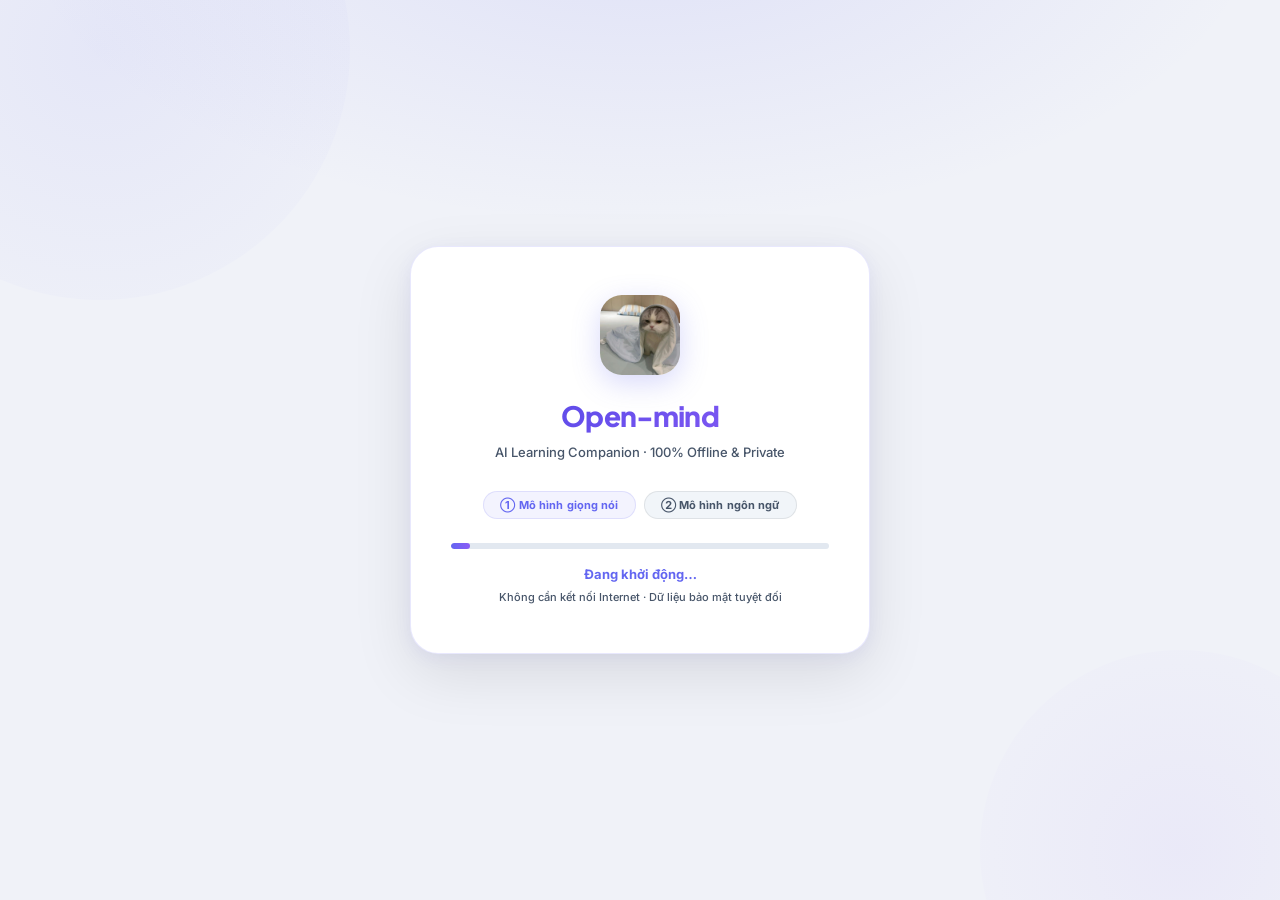
==== ui/index.html @ 4c8dbbc3 "refactor: tinh giản tối đa cây thư mục và dọn dẹp các tệp tin dư thừa - Rút gọn toàn bộ cây thư mục " ====
<!DOCTYPE html>
<html lang="vi">
<head>
  <meta charset="UTF-8" />
  <meta name="viewport" content="width=device-width, initial-scale=1.0" />
  <meta name="description" content="Open-mind — Trợ lý Học tập AI Toàn diện, 100% Offline. Phân tích bài giảng, Flashcard SM-2, Quiz AI, RAG Q&A." />
  <title>Open-mind · AI Learning Companion</title>
  <link rel="stylesheet" href="css/style.css" />
</head>
<body>

<!-- ══════════════════════════════════════════
     SPLASH SCREEN
══════════════════════════════════════════ -->
<div id="splash">
  <!-- Mesh gradient background dots -->
  <div style="position:absolute;inset:0;pointer-events:none;overflow:hidden;">
    <div style="position:absolute;width:500px;height:500px;border-radius:50%;background:radial-gradient(circle,rgba(99,102,241,0.08),transparent);top:-200px;left:-150px;"></div>
    <div style="position:absolute;width:400px;height:400px;border-radius:50%;background:radial-gradient(circle,rgba(139,92,246,0.06),transparent);bottom:-150px;right:-100px;"></div>
  </div>

  <div class="splash-card">
    <div class="splash-logo">
      <img src="logo.jpg" alt="Open-mind" />
    </div>
    <h1 class="splash-title">Open-mind</h1>
    <p class="splash-sub">AI Learning Companion · 100% Offline & Private</p>

    <div class="splash-phases">
      <div class="phase-pill" id="phase1">① Mô hình giọng nói</div>
      <div class="phase-pill muted" id="phase2">② Mô hình ngôn ngữ</div>
    </div>

    <div class="splash-bar-wrap">
      <div class="splash-bar" id="splashBar" style="width:5%"></div>
    </div>
    <p class="splash-status" id="splashStatus">Đang khởi động…</p>
    <p class="splash-hint" id="splashHint">Không cần kết nối Internet · Dữ liệu bảo mật tuyệt đối</p>
    <button class="btn btn-ghost btn-sm hidden" id="splashSkipBtn" style="margin-top:16px;font-size:12px;">
      Tiếp tục vào ứng dụng →
    </button>
  </div>
</div>

<!-- ══════════════════════════════════════════
     MAIN APP
══════════════════════════════════════════ -->
<div id="app" class="hidden">

  <!-- TOP BAR -->
  <header id="topbar">
    <div class="topbar-left">
      <div class="logo-icon-wrap">
        <img src="logo.jpg" alt="Open-mind" />
      </div>
      <span class="logo-text">Open-mind</span>
    </div>
    <div class="topbar-right">
      <div class="stat-pill pill-due" id="topDue">
        <i data-lucide="layers" style="width:13px;height:13px;"></i>
        <span>— thẻ cần ôn</span>
      </div>
      <div class="stat-pill pill-streak" id="topStreak">
        <i data-lucide="flame" class="flame-icon" style="width:13px;height:13px;"></i>
        <span>— ngày streak</span>
      </div>
    </div>
  </header>

  <!-- BODY -->
  <div class="app-body">

    <!-- SIDEBAR -->
    <nav id="sidebar">
      <div class="nav-group">
        <div class="nav-group-label">Học tập</div>

        <button class="nav-item active" data-view="dashboard" id="nav-dashboard">
          <i data-lucide="layout-dashboard" class="nav-icon"></i>
          <span class="nav-label">Tổng quan</span>
        </button>

        <button class="nav-item" data-view="flashcard" id="nav-flashcard">
          <i data-lucide="layers" class="nav-icon"></i>
          <span class="nav-label">Thẻ ghi nhớ</span>
          <span class="nav-badge" id="sidebarDueBadge" style="display:none">0</span>
        </button>

        <button class="nav-item" data-view="lecture" id="nav-lecture">
          <i data-lucide="mic" class="nav-icon"></i>
          <span class="nav-label">Studio Bài giảng</span>
        </button>

        <button class="nav-item" data-view="library" id="nav-library">
          <i data-lucide="book-open" class="nav-icon"></i>
          <span class="nav-label">Thư viện</span>
        </button>

        <div class="nav-group-label">Phân tích</div>

        <button class="nav-item" data-view="stats" id="nav-stats">
          <i data-lucide="trending-up" class="nav-icon"></i>
          <span class="nav-label">Tiến độ & Streak</span>
        </button>

        <button class="nav-item" data-view="settings" id="nav-settings">
          <i data-lucide="settings" class="nav-icon"></i>
          <span class="nav-label">Cài đặt</span>
        </button>
      </div>

      <!-- Footer user profile -->
      <div class="sidebar-footer">
        <div class="footer-user">
          <div class="avatar-wrap">
            <img src="logo.jpg" alt="avatar" />
          </div>
          <div>
            <div class="avatar-name">Học viên</div>
            <div class="avatar-sub" id="sidebarXpLabel">Cấp độ 1 · 0 XP</div>
          </div>
        </div>
        <div class="xp-bar-wrap">
          <div class="xp-bar" id="sidebarXpBar" style="width:5%"></div>
        </div>
        <div class="flex justify-between">
          <span class="xp-label" id="sidebarXpText">0 / 100 XP</span>
          <span class="xp-label" style="display:inline-flex;align-items:center;gap:3px;"><i data-lucide="shield-check" style="width:11px;height:11px;color:var(--success);"></i> Offline</span>
        </div>
      </div>
    </nav>

    <!-- VIEWS -->
    <main id="content">
      <div id="view-dashboard" class="view"></div>
      <div id="view-flashcard" class="view hidden"></div>
      <div id="view-lecture"   class="view hidden"></div>
      <div id="view-library"   class="view hidden"></div>
      <div id="view-stats"     class="view hidden"></div>
      <div id="view-settings"  class="view hidden"></div>
    </main>
  </div>
</div>

<!-- Toast notification -->
<div id="toast" class="toast hidden"></div>

<!-- Modal -->
<div id="modalOverlay" class="modal-overlay hidden">
  <div id="modalBox" class="modal-box"></div>
</div>

<!-- SVG defs for ring gradient -->
<svg width="0" height="0" style="position:absolute;">
  <defs>
    <linearGradient id="ringGrad" x1="0%" y1="0%" x2="100%" y2="0%">
      <stop offset="0%" stop-color="#6366f1"/>
      <stop offset="100%" stop-color="#8b5cf6"/>
    </linearGradient>
  </defs>
</svg>

<!-- JS -->
<script src="js/lucide.min.js"></script>
<script src="js/app.js"></script>
<script src="js/flashcard.js"></script>
<script src="js/lecture.js"></script>
<script src="js/library.js"></script>
<script src="js/stats.js"></script>
<script src="js/settings.js"></script>
</body>
</html>
---- ui/css/style.css ----
/* ══════════════════════════════════════════════════════════════
   Open-mind — Premium Light Learning Interface
   Design: Clean White · Soft Shadows · Indigo Accents
   Font: Inter + Plus Jakarta Sans (Google Fonts)
══════════════════════════════════════════════════════════════ */

@import url('https://fonts.googleapis.com/css2?family=Inter:wght@300;400;500;600;700;800;900&family=Plus+Jakarta+Sans:wght@600;700;800&display=swap');

/* ── CSS Variables ── */
:root {
  /* Light backgrounds */
  --bg-base:        #f0f2f8;
  --bg-surface:     #f5f6fa;
  --bg-card:        #ffffff;
  --bg-elevated:    #ffffff;
  --bg-hover:       #f0f2ff;
  --bg-input:       #f8f9fc;
  --bg-sidebar:     #ffffff;

  /* Glass overlays (light version) */
  --glass-light:    rgba(99,102,241,0.04);
  --glass-medium:   rgba(99,102,241,0.07);
  --glass-heavy:    rgba(99,102,241,0.10);
  --glass-border:   rgba(0,0,0,0.07);
  --glass-border-accent: rgba(99,102,241,0.25);

  /* Electric Indigo accent */
  --accent:         #6366f1;
  --accent-2:       #8b5cf6;
  --accent-hover:   #4f46e5;
  --accent-light:   rgba(99,102,241,0.10);
  --accent-dim:     rgba(99,102,241,0.06);
  --accent-glow:    rgba(99,102,241,0.20);
  --accent-border:  rgba(99,102,241,0.20);
  --accent-grad:    linear-gradient(135deg, #6366f1 0%, #8b5cf6 100%);

  /* Teal secondary */
  --teal:           #06b6d4;
  --teal-light:     rgba(6,182,212,0.10);
  --teal-glow:      rgba(6,182,212,0.2);

  /* Semantic colors */
  --success:        #10b981;
  --success-light:  rgba(16,185,129,0.10);
  --success-glow:   rgba(16,185,129,0.2);
  --warning:        #f59e0b;
  --warning-light:  rgba(245,158,11,0.10);
  --danger:         #ef4444;
  --danger-light:   rgba(239,68,68,0.10);
  --danger-glow:    rgba(239,68,68,0.2);
  --info:           #06b6d4;
  --info-light:     rgba(6,182,212,0.10);

  /* SRS rating colors */
  --srs-again:      #ef4444;
  --srs-again-bg:   rgba(239,68,68,0.08);
  --srs-again-bdr:  rgba(239,68,68,0.20);
  --srs-hard:       #f59e0b;
  --srs-hard-bg:    rgba(245,158,11,0.08);
  --srs-hard-bdr:   rgba(245,158,11,0.20);
  --srs-good:       #10b981;
  --srs-good-bg:    rgba(16,185,129,0.08);
  --srs-good-bdr:   rgba(16,185,129,0.20);
  --srs-easy:       #6366f1;
  --srs-easy-bg:    rgba(99,102,241,0.08);
  --srs-easy-bdr:   rgba(99,102,241,0.20);

  /* Text */
  --text:           #0f172a;
  --text-muted:     #475569;
  --text-subtle:    #64748b;
  --text-dim:       #94a3b8;

  /* Borders & Shadows */
  --border:         rgba(0,0,0,0.09);
  --border-strong:  rgba(0,0,0,0.16);
  --shadow-sm:      0 1px 4px rgba(0,0,0,0.06), 0 1px 2px rgba(0,0,0,0.04);
  --shadow-md:      0 4px 16px rgba(0,0,0,0.08), 0 1px 4px rgba(0,0,0,0.04);
  --shadow-lg:      0 12px 40px rgba(0,0,0,0.10), 0 4px 12px rgba(0,0,0,0.06);
  --shadow-glow:    0 0 20px rgba(99,102,241,0.15);
  --shadow-card:    0 1px 3px rgba(0,0,0,0.07), 0 4px 14px rgba(0,0,0,0.05);

  /* Layout */
  --radius-xs:  4px;
  --radius-sm:  8px;
  --radius-md:  12px;
  --radius-lg:  16px;
  --radius-xl:  22px;
  --radius-2xl: 28px;

  --sidebar-w:  240px;
  --topbar-h:   58px;

  /* Typography */
  --font-body:    'Inter', -apple-system, BlinkMacSystemFont, sans-serif;
  --font-heading: 'Plus Jakarta Sans', 'Inter', sans-serif;
}

/* ── Reset ── */
*, *::before, *::after { box-sizing: border-box; margin: 0; padding: 0; }
html, body { width: 100%; height: 100%; overflow: hidden; }
body {
  font-family: var(--font-body);
  background: var(--bg-base);
  color: var(--text);
  font-size: 14px;
  line-height: 1.5;
  -webkit-font-smoothing: antialiased;
  -moz-osx-font-smoothing: grayscale;
}
button { cursor: pointer; border: none; background: none; font: inherit; color: inherit; }
input, textarea, select { font: inherit; color: inherit; background: transparent; }
a { color: inherit; text-decoration: none; }
.hidden { display: none !important; }

/* ── Scrollbar ── */
::-webkit-scrollbar { width: 5px; height: 5px; }
::-webkit-scrollbar-track { background: transparent; }
::-webkit-scrollbar-thumb { background: rgba(0,0,0,0.12); border-radius: 3px; }
::-webkit-scrollbar-thumb:hover { background: rgba(0,0,0,0.20); }

/* ══════════════════════════════════════════════════════════════
   KEYFRAME ANIMATIONS
══════════════════════════════════════════════════════════════ */
@keyframes fadeUp {
  from { opacity: 0; transform: translateY(14px); }
  to   { opacity: 1; transform: translateY(0); }
}
@keyframes fadeIn {
  from { opacity: 0; } to { opacity: 1; }
}
@keyframes scaleIn {
  from { opacity: 0; transform: scale(0.93); }
  to   { opacity: 1; transform: scale(1); }
}
@keyframes slideUp {
  from { opacity: 0; transform: translateY(24px); }
  to   { opacity: 1; transform: translateY(0); }
}
@keyframes shimmer {
  0%   { background-position: -200% 0; }
  100% { background-position: 200% 0; }
}
@keyframes spin {
  to { transform: rotate(360deg); }
}
@keyframes pulseGlow {
  0%, 100% { box-shadow: 0 0 8px rgba(99,102,241,0.2); }
  50%       { box-shadow: 0 0 18px rgba(99,102,241,0.45); }
}
@keyframes float {
  0%, 100% { transform: translateY(0); }
  50%       { transform: translateY(-6px); }
}
@keyframes streakFlame {
  0%, 100% { transform: scaleY(1) rotate(-2deg); }
  50%       { transform: scaleY(1.1) rotate(2deg); }
}
@keyframes confetti-fall {
  to { transform: translateY(100px) rotate(360deg); opacity: 0; }
}
@keyframes gradient-move {
  0% { background-position: 0% 50%; }
  50% { background-position: 100% 50%; }
  100% { background-position: 0% 50%; }
}
@keyframes typing-bounce {
  0%,80%,100% { transform: scale(.7); opacity:.5; }
  40% { transform: scale(1); opacity:1; }
}
@keyframes shake {
  10%, 90% { transform: rotateY(180deg) translateX(-2px); }
  20%, 80% { transform: rotateY(180deg) translateX(4px); }
  30%, 70% { transform: rotateY(180deg) translateX(-6px); }
  40%, 60% { transform: rotateY(180deg) translateX(6px); }
  50%       { transform: rotateY(180deg) translateX(-4px); }
}

/* ══════════════════════════════════════════════════════════════
   SPLASH SCREEN
══════════════════════════════════════════════════════════════ */
#splash {
  position: fixed; inset: 0; z-index: 9999;
  display: flex; align-items: center; justify-content: center;
  background: radial-gradient(ellipse 70% 50% at 50% -10%, rgba(99,102,241,0.12) 0%, transparent 70%),
              #f0f2f8;
  transition: opacity 0.45s ease;
}
.splash-card {
  width: 460px;
  background: #ffffff;
  border: 1px solid rgba(99,102,241,0.15);
  border-radius: var(--radius-2xl);
  padding: 48px 40px;
  text-align: center;
  box-shadow: 0 20px 60px rgba(0,0,0,0.10), 0 4px 16px rgba(99,102,241,0.08);
  animation: scaleIn 0.4s cubic-bezier(0.34,1.56,0.64,1);
}
.splash-logo {
  width: 80px; height: 80px;
  border-radius: 22px;
  overflow: hidden;
  margin: 0 auto 20px;
  box-shadow: 0 8px 28px rgba(99,102,241,0.25);
  animation: float 3s ease-in-out infinite;
}
.splash-logo img {
  width: 100%; height: 100%;
  object-fit: cover;
}
.splash-title {
  font-family: var(--font-heading);
  font-size: 28px; font-weight: 800; letter-spacing: -0.03em;
  background: linear-gradient(135deg, #4f46e5 0%, #8b5cf6);
  -webkit-background-clip: text; -webkit-text-fill-color: transparent;
  margin-bottom: 6px;
}
.splash-sub {
  color: var(--text-muted); font-size: 13px; font-weight: 500;
  margin-bottom: 28px;
}
.splash-phases {
  display: flex; gap: 8px; justify-content: center; margin-bottom: 24px;
}
.phase-pill {
  padding: 5px 16px; border-radius: 20px; font-size: 11px; font-weight: 700;
  background: rgba(99,102,241,0.08); color: #6366f1; border: 1px solid rgba(99,102,241,0.15);
  transition: all .3s ease; letter-spacing: 0.01em;
}
.phase-pill.muted { background: #f1f5f9; color: var(--text-muted); border-color: rgba(0,0,0,0.08); }
.phase-pill.done  { background: rgba(16,185,129,0.10); color: #059669; border-color: rgba(16,185,129,0.2); }

.splash-bar-wrap {
  height: 6px; background: #e2e8f0; border-radius: 3px;
  overflow: hidden; margin-bottom: 16px;
}
.splash-bar {
  height: 100%; border-radius: 3px;
  background: linear-gradient(90deg, #6366f1, #8b5cf6, #06b6d4);
  background-size: 200% 100%;
  animation: gradient-move 2s ease infinite;
  transition: width .5s cubic-bezier(0.4,0,0.2,1);
}
.splash-status { font-weight: 700; color: #6366f1; font-size: 13px; margin-bottom: 4px; }
.splash-hint   { color: var(--text-muted); font-size: 11px; font-weight: 500; }

/* ══════════════════════════════════════════════════════════════
   TOP BAR
══════════════════════════════════════════════════════════════ */
#topbar {
  position: fixed; top: 0; left: 0; right: 0; z-index: 100;
  height: var(--topbar-h);
  background: rgba(255,255,255,0.92);
  backdrop-filter: blur(16px);
  border-bottom: 1px solid rgba(0,0,0,0.07);
  display: flex; align-items: center; justify-content: space-between;
  padding: 0 24px;
  box-shadow: 0 1px 0 rgba(0,0,0,0.04), var(--shadow-sm);
}
.topbar-left { display: flex; align-items: center; gap: 10px; }
.logo-icon-wrap {
  width: 34px; height: 34px;
  border-radius: 10px;
  overflow: hidden;
  box-shadow: 0 2px 8px rgba(99,102,241,0.2);
  flex-shrink: 0;
}
.logo-icon-wrap img {
  width: 100%; height: 100%;
  object-fit: cover;
}
.logo-text {
  font-family: var(--font-heading);
  font-size: 18px; font-weight: 800; letter-spacing: -0.02em;
  background: linear-gradient(135deg, #4f46e5, #8b5cf6);
  -webkit-background-clip: text; -webkit-text-fill-color: transparent;
}
.topbar-right { display: flex; align-items: center; gap: 10px; }

.stat-pill {
  display: inline-flex; align-items: center; gap: 6px;
  padding: 6px 14px; border-radius: 20px; font-size: 12px; font-weight: 700;
  border: 1px solid transparent; white-space: nowrap; transition: all 0.2s;
  box-shadow: 0 1px 2px rgba(0,0,0,0.04);
}
.stat-pill:hover { transform: translateY(-1px); }
.pill-due {
  background: #fffbeb; color: #b45309;
  border-color: #fcd34d;
}
.pill-streak {
  background: #fef2f2; color: #b91c1c;
  border-color: #fca5a5;
}
.pill-streak .flame-icon { animation: streakFlame 1.5s ease-in-out infinite; display: inline-block; }

/* ══════════════════════════════════════════════════════════════
   LAYOUT
══════════════════════════════════════════════════════════════ */
#app { width: 100%; height: 100%; }
.app-body {
  display: flex;
  height: 100vh;
  padding-top: var(--topbar-h);
}

/* ── Sidebar ── */
#sidebar {
  width: var(--sidebar-w);
  flex-shrink: 0;
  background: var(--bg-sidebar);
  border-right: 1px solid rgba(0,0,0,0.08);
  display: flex; flex-direction: column;
  padding: 16px 10px;
  overflow-y: auto;
  box-shadow: 1px 0 0 rgba(0,0,0,0.04);
}
.nav-group { flex: 1; display: flex; flex-direction: column; gap: 2px; }
.nav-group-label {
  font-size: 11px; font-weight: 800; letter-spacing: 0.08em;
  color: var(--text-subtle); text-transform: uppercase;
  padding: 12px 12px 6px; margin-top: 6px;
}
.nav-item {
  display: flex; align-items: center; gap: 12px;
  padding: 10px 14px; border-radius: var(--radius-md);
  color: #334155; font-size: 13.5px; font-weight: 600;
  transition: all .18s ease; width: 100%; text-align: left;
  position: relative; user-select: none;
}
.nav-item:hover {
  background: rgba(99,102,241,0.08);
  color: #0f172a;
}
.nav-item.active {
  background: rgba(99,102,241,0.12);
  color: #4338ca;
  font-weight: 700;
}
.nav-item.active::before {
  content: ''; position: absolute; left: 0; top: 8px; bottom: 8px;
  width: 3px; border-radius: 0 3px 3px 0;
  background: var(--accent-grad);
}
.nav-icon { width: 20px; height: 20px; flex-shrink: 0; color: inherit; }
.nav-label { white-space: nowrap; }
.nav-badge {
  margin-left: auto;
  min-width: 20px; height: 20px;
  background: #ede9fe;
  color: #4338ca; border-radius: 10px;
  font-size: 10.5px; font-weight: 800;
  display: flex; align-items: center; justify-content: center;
  padding: 0 7px; border: 1px solid #c7d2fe;
}

.sidebar-footer {
  display: flex; flex-direction: column; gap: 8px;
  padding: 12px; border-radius: var(--radius-md);
  background: rgba(99,102,241,0.04);
  border: 1px solid rgba(99,102,241,0.10);
  margin-top: 8px;
}
.footer-user { display: flex; align-items: center; gap: 10px; }
.avatar-wrap {
  width: 34px; height: 34px; border-radius: 10px;
  overflow: hidden;
  flex-shrink: 0;
  box-shadow: 0 2px 8px rgba(99,102,241,0.15);
}
.avatar-wrap img {
  width: 100%; height: 100%; object-fit: cover;
}
.avatar-name { font-size: 12px; font-weight: 700; color: var(--text); }
.avatar-sub  { font-size: 11px; color: var(--text-muted); margin-top: 1px; }
.xp-bar-wrap { height: 4px; background: #e2e8f0; border-radius: 2px; overflow: hidden; }
.xp-bar      { height: 100%; border-radius: 2px; background: var(--accent-grad); transition: width .5s; }
.xp-label    { font-size: 10px; color: var(--text-muted); font-weight: 600; }

/* ── Main Content Area ── */
#content {
  flex: 1; overflow: hidden;
  position: relative;
  background: var(--bg-base);
}
.view {
  position: absolute; inset: 0;
  overflow-y: auto; padding: 24px;
  animation: fadeIn 0.25s ease;
}

/* ══════════════════════════════════════════════════════════════
   COMMON COMPONENTS
══════════════════════════════════════════════════════════════ */

/* ── Cards ── */
.card {
  background: var(--bg-card);
  border: 1px solid rgba(0,0,0,0.07);
  border-radius: var(--radius-lg);
  padding: 20px;
  box-shadow: var(--shadow-card);
  transition: border-color 0.2s, box-shadow 0.2s;
}
.card:hover { border-color: rgba(99,102,241,0.15); box-shadow: var(--shadow-md); }
.card-header {
  display: flex; align-items: center; justify-content: space-between;
  margin-bottom: 16px;
}
.card-title {
  font-size: 14px; font-weight: 700; color: var(--text);
  display: flex; align-items: center; gap: 8px;
}

.glass-card {
  background: #ffffff;
  border: 1px solid rgba(0,0,0,0.07);
  border-radius: var(--radius-lg);
  box-shadow: var(--shadow-md);
}

/* ── Buttons ── */
.btn {
  display: inline-flex; align-items: center; gap: 7px;
  padding: 9px 18px; border-radius: var(--radius-md);
  font-size: 13px; font-weight: 700;
  transition: all .18s cubic-bezier(0.34,1.56,0.64,1);
  white-space: nowrap; position: relative; overflow: hidden;
}
.btn:active { transform: scale(0.96); }

.btn-primary {
  background: var(--accent-grad); color: #ffffff;
  box-shadow: 0 2px 10px rgba(99,102,241,0.30);
}
.btn-primary:hover {
  box-shadow: 0 4px 18px rgba(99,102,241,0.40);
  transform: translateY(-1px);
}

.btn-secondary {
  background: #f1f5f9; color: var(--text);
  border: 1px solid rgba(0,0,0,0.08);
}
.btn-secondary:hover { background: #e8ecf4; }

.btn-ghost {
  background: transparent; color: var(--text-muted);
  border: 1px solid rgba(0,0,0,0.08);
}
.btn-ghost:hover { background: #f1f5f9; color: var(--text); }

.btn-success { background: linear-gradient(135deg, #10b981, #059669); color: #fff; box-shadow: 0 2px 10px rgba(16,185,129,0.25); }
.btn-success:hover { box-shadow: 0 4px 16px rgba(16,185,129,0.35); transform: translateY(-1px); }

.btn-danger { background: linear-gradient(135deg, #ef4444, #dc2626); color: #fff; box-shadow: 0 2px 10px rgba(239,68,68,0.25); }
.btn-danger:hover { box-shadow: 0 4px 16px rgba(239,68,68,0.35); transform: translateY(-1px); }

.btn-sm { padding: 6px 13px; font-size: 12px; border-radius: var(--radius-sm); }
.btn-lg { padding: 13px 28px; font-size: 15px; border-radius: var(--radius-lg); }
.btn-full { width: 100%; justify-content: center; }
.btn:disabled { opacity: .4; pointer-events: none; transform: none !important; }

/* ── Input ── */
.input {
  width: 100%; padding: 10px 14px;
  background: var(--bg-input); border: 1px solid rgba(0,0,0,0.10);
  border-radius: var(--radius-md); color: var(--text);
  font-size: 13px; outline: none; transition: all .18s;
}
.input:focus {
  border-color: var(--accent);
  box-shadow: 0 0 0 3px rgba(99,102,241,0.10);
  background: #fff;
}
.input::placeholder { color: var(--text-subtle); }

/* ── Select ── */
.select {
  padding: 9px 14px;
  background: var(--bg-input); border: 1px solid rgba(0,0,0,0.10);
  border-radius: var(--radius-md); color: var(--text);
  font-size: 13px; font-weight: 500; cursor: pointer; outline: none;
  transition: all .18s;
}
.select:focus { border-color: var(--accent); box-shadow: 0 0 0 3px rgba(99,102,241,0.10); }
.select option { background: #fff; color: var(--text); }

/* ── Label ── */
.label {
  font-size: 11px; font-weight: 700; color: var(--text-muted);
  text-transform: uppercase; letter-spacing: .06em;
  margin-bottom: 6px; display: block;
}

/* ── Badges ── */
.badge {
  display: inline-flex; align-items: center; gap: 4px;
  padding: 3px 10px; border-radius: 20px;
  font-size: 11px; font-weight: 700;
}
.badge-accent   { background: rgba(99,102,241,0.10); color: #4f46e5; border: 1px solid rgba(99,102,241,0.15); }
.badge-success  { background: rgba(16,185,129,0.10); color: #059669; border: 1px solid rgba(16,185,129,0.15); }
.badge-warning  { background: rgba(245,158,11,0.10); color: #d97706; border: 1px solid rgba(245,158,11,0.15); }
.badge-danger   { background: rgba(239,68,68,0.10); color: #dc2626; border: 1px solid rgba(239,68,68,0.15); }
.badge-teal     { background: rgba(6,182,212,0.10); color: #0891b2; border: 1px solid rgba(6,182,212,0.15); }
.badge-muted    { background: #f1f5f9; color: var(--text-muted); border: 1px solid rgba(0,0,0,0.07); }

/* ── Progress bars ── */
.progress-wrap { height: 6px; background: #e2e8f0; border-radius: 3px; overflow: hidden; }
.progress-bar  { height: 100%; border-radius: 3px; transition: width .4s ease; }
.progress-accent { background: linear-gradient(90deg, var(--accent), var(--accent-2)); }
.progress-success{ background: linear-gradient(90deg, #10b981, #059669); }
.progress-teal   { background: linear-gradient(90deg, #06b6d4, #0891b2); }

/* ── Divider ── */
.divider { height: 1px; background: rgba(0,0,0,0.07); margin: 16px 0; }

/* ── Section header ── */
.section-header {
  display: flex; align-items: center; justify-content: space-between;
  margin-bottom: 20px;
}
.section-title {
  font-family: var(--font-heading);
  font-size: 18px; font-weight: 800; color: var(--text);
  letter-spacing: -0.02em;
  display: flex; align-items: center; gap: 10px;
}

/* ── Shimmer loading ── */
.shimmer {
  background: linear-gradient(90deg, #f1f5f9 25%, #e8ecf5 50%, #f1f5f9 75%);
  background-size: 200% 100%;
  animation: shimmer 1.5s infinite;
  border-radius: var(--radius-md);
}

/* ══════════════════════════════════════════════════════════════
   DASHBOARD VIEW
══════════════════════════════════════════════════════════════ */
.dashboard-layout { display: flex; flex-direction: column; gap: 20px; }

/* Hero greeting */
.hero-card {
  background: linear-gradient(135deg, rgba(99,102,241,0.08) 0%, rgba(139,92,246,0.05) 50%, rgba(6,182,212,0.04) 100%);
  border: 1px solid rgba(99,102,241,0.15);
  border-radius: var(--radius-xl);
  padding: 28px 32px;
  position: relative; overflow: hidden;
  box-shadow: 0 4px 20px rgba(99,102,241,0.08), var(--shadow-md);
}
.hero-card::before {
  content: '';
  position: absolute; top: -50%; right: -20%;
  width: 400px; height: 400px;
  background: radial-gradient(circle, rgba(99,102,241,0.06) 0%, transparent 70%);
  pointer-events: none;
}
.hero-greeting { font-size: 13px; font-weight: 600; color: #6366f1; margin-bottom: 4px; }
.hero-title {
  font-family: var(--font-heading);
  font-size: 26px; font-weight: 800; letter-spacing: -0.02em;
  color: var(--text); margin-bottom: 8px; line-height: 1.3;
}
.hero-subtitle { font-size: 14px; color: var(--text-muted); }
.hero-actions { display: flex; gap: 10px; margin-top: 20px; flex-wrap: wrap; }

/* Daily goal ring */
.goal-ring-wrap {
  position: absolute; right: 32px; top: 50%; transform: translateY(-50%);
}
.ring-svg { width: 90px; height: 90px; }
.ring-track { fill: none; stroke: #e2e8f0; stroke-width: 8; }
.ring-fill {
  fill: none; stroke-width: 8; stroke-linecap: round;
  stroke: url(#ringGrad);
  transform-origin: center; transform: rotate(-90deg);
  transition: stroke-dashoffset 1s cubic-bezier(0.4,0,0.2,1);
}
.ring-label { font-size: 18px; font-weight: 800; fill: var(--text); font-family: var(--font-body); }
.ring-sublabel { font-size: 9px; fill: var(--text-muted); font-family: var(--font-body); }

/* Quick actions grid */
.quick-actions {
  display: grid; grid-template-columns: repeat(3, 1fr); gap: 14px;
}
.qa-card {
  background: var(--bg-card);
  border: 1px solid rgba(0,0,0,0.07);
  border-radius: var(--radius-lg);
  padding: 18px; cursor: pointer;
  transition: all .2s cubic-bezier(0.34,1.56,0.64,1);
  display: flex; flex-direction: column; gap: 12px;
  box-shadow: var(--shadow-sm);
}
.qa-card:hover {
  transform: translateY(-3px);
  border-color: rgba(99,102,241,0.20);
  box-shadow: var(--shadow-md), 0 0 0 1px rgba(99,102,241,0.08);
}
.qa-card.qa-primary { border-color: rgba(99,102,241,0.15); }
.qa-card.qa-primary:hover { box-shadow: 0 8px 24px rgba(99,102,241,0.12), var(--shadow-md); }
.qa-icon {
  width: 42px; height: 42px; border-radius: var(--radius-md);
  display: flex; align-items: center; justify-content: center;
  font-size: 20px; flex-shrink: 0;
}
.qa-title { font-size: 14px; font-weight: 700; color: var(--text); }
.qa-sub   { font-size: 12px; color: var(--text-muted); }

/* Stats row */
.dash-stats { display: grid; grid-template-columns: repeat(4, 1fr); gap: 14px; }
.dash-stat-card {
  background: var(--bg-card);
  border: 1px solid rgba(0,0,0,0.07);
  border-radius: var(--radius-lg);
  padding: 18px;
  box-shadow: var(--shadow-sm);
  transition: all .2s;
}
.dash-stat-card:hover { border-color: rgba(99,102,241,0.15); transform: translateY(-2px); box-shadow: var(--shadow-md); }
.dash-stat-icon { width: 36px; height: 36px; border-radius: 10px; display: flex; align-items: center; justify-content: center; margin-bottom: 12px; }
.dash-stat-val { font-family: var(--font-heading); font-size: 26px; font-weight: 800; line-height: 1.1; }
.dash-stat-label { font-size: 12px; color: var(--text-muted); font-weight: 500; margin-top: 2px; }

/* Heatmap */
.heatmap-day {
  width: 14px; height: 14px; border-radius: 3px;
  background: #e2e8f0;
  transition: all .2s; cursor: default;
}
.heatmap-day.has-1 { background: rgba(99,102,241,0.18); }
.heatmap-day.has-2 { background: rgba(99,102,241,0.38); }
.heatmap-day.has-3 { background: rgba(99,102,241,0.60); }
.heatmap-day.has-4 { background: rgba(99,102,241,0.85); }
.heatmap-day:hover { transform: scale(1.3); }

/* Recent lectures */
.recent-lecture-item {
  display: flex; align-items: center; gap: 14px;
  padding: 12px 16px; border-radius: var(--radius-md);
  cursor: pointer; transition: all .18s;
  border: 1px solid transparent;
}
.recent-lecture-item:hover { background: rgba(99,102,241,0.04); border-color: rgba(99,102,241,0.10); }
.lecture-thumb {
  width: 42px; height: 42px; border-radius: var(--radius-sm);
  display: flex; align-items: center; justify-content: center;
  flex-shrink: 0; font-size: 18px;
}
.lecture-info { flex: 1; min-width: 0; }
.lecture-name { font-size: 13px; font-weight: 700; color: var(--text); white-space: nowrap; overflow: hidden; text-overflow: ellipsis; }
.lecture-meta { font-size: 11px; color: var(--text-muted); margin-top: 2px; }

/* ══════════════════════════════════════════════════════════════
   FLASHCARD VIEW
══════════════════════════════════════════════════════════════ */
.flashcard-layout {
  display: grid;
  grid-template-columns: 280px 1fr;
  gap: 18px; height: 100%;
}

/* Deck list */
.deck-panel { display: flex; flex-direction: column; gap: 10px; height: 100%; }
.deck-list { flex: 1; overflow-y: auto; display: flex; flex-direction: column; gap: 6px; padding-right: 2px; }
.deck-panel-header {
  display: flex; align-items: center; justify-content: space-between;
  flex-shrink: 0;
}
.deck-panel-title { font-size: 11px; font-weight: 700; color: var(--text-muted); letter-spacing: .06em; text-transform: uppercase; }

.deck-item {
  background: var(--bg-card);
  border: 1px solid rgba(0,0,0,0.07);
  border-radius: var(--radius-md);
  padding: 13px 14px;
  cursor: pointer; transition: all .18s ease;
  user-select: none;
}
.deck-item:hover { border-color: rgba(99,102,241,0.15); transform: translateX(2px); box-shadow: var(--shadow-sm); }
.deck-item.active {
  border-color: rgba(99,102,241,0.25);
  background: rgba(99,102,241,0.05);
  box-shadow: 0 0 0 1px rgba(99,102,241,0.15) inset;
}
.deck-item-top { display: flex; justify-content: space-between; align-items: flex-start; gap: 8px; }
.deck-name { font-size: 13px; font-weight: 700; color: var(--text); }
.deck-item.active .deck-name { color: #4f46e5; }
.deck-meta { font-size: 11px; color: var(--text-muted); margin-top: 3px; }
.deck-bar { margin-top: 8px; }
.deck-pct { font-size: 12px; font-weight: 800; }

/* Study panel */
.study-panel { display: flex; flex-direction: column; gap: 14px; height: 100%; }
.study-topbar {
  display: flex; align-items: center; justify-content: space-between;
  gap: 10px; flex-shrink: 0;
}
.study-title {
  font-family: var(--font-heading);
  font-size: 16px; font-weight: 800; color: var(--text);
  display: flex; align-items: center; gap: 8px;
}
.study-meta { display: flex; gap: 8px; align-items: center; }
.timer { font-size: 12px; font-weight: 600; color: var(--text-muted); }

/* Mode toggles */
.mode-toggles { display: flex; gap: 14px; }
.toggle-label {
  display: flex; align-items: center; gap: 6px;
  font-size: 12px; font-weight: 600; color: var(--text-muted); cursor: pointer;
}
.toggle-label input[type=checkbox] { accent-color: var(--accent); width: 14px; height: 14px; cursor: pointer; }

/* ─── 3D Flip Card ─── */
.card-scene { flex: 1; perspective: 1300px; min-height: 0; }
.card-inner {
  width: 100%; height: 100%;
  position: relative;
  transform-style: preserve-3d;
  transition: transform .6s cubic-bezier(.4,0,.2,1);
  cursor: pointer;
}
.card-inner.flipped { transform: rotateY(180deg); }
.card-inner.shake { animation: shake 0.5s cubic-bezier(.36,.07,.19,.97); }

.card-face {
  position: absolute; inset: 0;
  -webkit-backface-visibility: hidden;
  backface-visibility: hidden;
  border-radius: var(--radius-xl);
  display: flex; flex-direction: column;
  align-items: center; justify-content: center;
  padding: 44px 56px;
  border: 1px solid;
  transition: box-shadow .3s;
}
.card-front {
  background: linear-gradient(155deg, #ffffff 0%, rgba(99,102,241,0.03) 100%);
  border-color: rgba(99,102,241,0.15);
  transform: rotateY(0deg);
  box-shadow: var(--shadow-card);
}
.card-front:hover { box-shadow: 0 8px 32px rgba(99,102,241,0.10), var(--shadow-md); }
.card-back {
  background: linear-gradient(155deg, #ffffff 0%, rgba(16,185,129,0.04) 100%);
  border-color: rgba(16,185,129,0.20);
  transform: rotateY(180deg);
  box-shadow: var(--shadow-card);
}

.card-badge {
  position: absolute; top: 20px; left: 24px;
  padding: 4px 14px; border-radius: 20px;
  font-size: 11px; font-weight: 800; letter-spacing: 0.03em;
}
.card-badge-front { background: rgba(99,102,241,0.08); color: #4f46e5; border: 1px solid rgba(99,102,241,0.15); }
.card-badge-back  { background: rgba(16,185,129,0.08); color: #059669; border: 1px solid rgba(16,185,129,0.15); }

.card-prog-bar {
  position: absolute; top: 18px; right: 24px;
  display: flex; align-items: center; gap: 8px;
}
.card-prog-track { width: 90px; height: 4px; background: #e2e8f0; border-radius: 2px; overflow: hidden; }
.card-prog-fill { height: 100%; border-radius: 2px; background: var(--accent-grad); transition: width .4s; }
.card-prog-label { font-size: 11px; font-weight: 700; color: var(--text-muted); white-space: nowrap; }

.card-question {
  font-family: var(--font-heading);
  font-size: 22px; font-weight: 800; text-align: center;
  color: var(--text); line-height: 1.45; max-width: 540px;
}
.card-answer {
  font-size: 17px; font-weight: 600; text-align: center; color: var(--text);
  line-height: 1.7; max-width: 560px;
}
.card-hint-btn {
  position: absolute; bottom: 22px; left: 24px;
  background: rgba(245,158,11,0.08); border: 1px solid rgba(245,158,11,0.20);
  color: #d97706; padding: 5px 14px; border-radius: 20px;
  font-size: 11px; font-weight: 700; cursor: pointer; transition: all .2s;
}
.card-hint-btn:hover { background: rgba(245,158,11,0.15); }
.card-hint-text {
  background: rgba(245,158,11,0.08); border: 1px solid rgba(245,158,11,0.20);
  padding: 8px 18px; border-radius: var(--radius-md);
  font-size: 12px; font-weight: 600; color: #d97706;
  position: absolute; bottom: 22px; margin: 0 24px;
  text-align: center; max-width: calc(100% - 48px);
}
.card-flip-cta {
  position: absolute; bottom: 22px; right: 24px;
  font-size: 11px; color: var(--text-subtle); font-weight: 500;
}

.card-empty {
  width: 100%; height: 100%;
  display: flex; flex-direction: column; align-items: center; justify-content: center;
  gap: 10px;
}
.card-empty-icon { font-size: 56px; margin-bottom: 4px; }
.card-empty-title { font-family: var(--font-heading); font-size: 20px; font-weight: 800; color: var(--text); }
.card-empty-sub { font-size: 13px; color: var(--text-muted); text-align: center; }

/* SRS Rating bar */
.srs-bar { display: grid; grid-template-columns: repeat(4, 1fr); gap: 10px; flex-shrink: 0; }
.srs-btn {
  display: flex; flex-direction: column; align-items: center; gap: 2px;
  padding: 12px 8px; border-radius: var(--radius-md);
  font-size: 13px; font-weight: 800;
  transition: all .18s cubic-bezier(0.34,1.56,0.64,1);
  border: 1px solid; position: relative; overflow: hidden;
}
.srs-btn:hover { transform: translateY(-3px) scale(1.02); }
.srs-btn:active { transform: scale(0.96); }
.srs-btn:disabled { opacity: .3; pointer-events: none; }
.srs-interval { font-size: 10px; font-weight: 600; opacity: .85; }

.srs-again { background: var(--srs-again-bg); color: var(--srs-again); border-color: var(--srs-again-bdr); }
.srs-again:hover { box-shadow: 0 4px 16px rgba(239,68,68,0.20); }
.srs-hard  { background: var(--srs-hard-bg);  color: var(--srs-hard);  border-color: var(--srs-hard-bdr); }
.srs-hard:hover { box-shadow: 0 4px 16px rgba(245,158,11,0.20); }
.srs-good  { background: var(--srs-good-bg);  color: var(--srs-good);  border-color: var(--srs-good-bdr); }
.srs-good:hover { box-shadow: 0 4px 16px rgba(16,185,129,0.20); }
.srs-easy  { background: var(--srs-easy-bg);  color: var(--srs-easy);  border-color: var(--srs-easy-bdr); }
.srs-easy:hover { box-shadow: 0 4px 16px rgba(99,102,241,0.20); }

/* Confetti */
.confetti-container {
  position: fixed; inset: 0; pointer-events: none; z-index: 9998; overflow: hidden;
}
.confetti-piece {
  position: absolute; width: 8px; height: 8px; border-radius: 2px;
  animation: confetti-fall 0.8s ease-out forwards;
}

/* ══════════════════════════════════════════════════════════════
   LECTURE STUDIO VIEW
══════════════════════════════════════════════════════════════ */
.lecture-layout { display: flex; flex-direction: column; gap: 14px; height: 100%; }

/* Upload zone */
.upload-zone {
  border: 2px dashed rgba(99,102,241,0.20);
  border-radius: var(--radius-xl);
  padding: 24px 28px; text-align: center;
  cursor: pointer; transition: all .25s;
  background: rgba(99,102,241,0.03);
  display: flex; align-items: center; gap: 20px;
}
.upload-zone:hover, .upload-zone.drag-over {
  border-color: var(--accent);
  background: rgba(99,102,241,0.06);
  box-shadow: 0 4px 16px rgba(99,102,241,0.08);
}
.upload-zone-icon {
  width: 52px; height: 52px; border-radius: var(--radius-md);
  background: rgba(99,102,241,0.08); border: 1px solid rgba(99,102,241,0.15);
  display: flex; align-items: center; justify-content: center;
  flex-shrink: 0; transition: all .2s;
}
.upload-zone:hover .upload-zone-icon { background: rgba(99,102,241,0.12); transform: scale(1.05); }
.upload-zone-title { font-size: 15px; font-weight: 700; color: var(--text); margin-bottom: 4px; }
.upload-zone-sub { font-size: 12px; color: var(--text-muted); }
.upload-zone-file {
  flex: 1; display: flex; align-items: center; gap: 14px;
  background: var(--bg-card); border: 1px solid rgba(0,0,0,0.07);
  border-radius: var(--radius-lg); padding: 10px 16px;
  box-shadow: var(--shadow-sm);
}
.audio-filename { font-size: 13px; font-weight: 700; color: var(--text); flex: 1; overflow: hidden; text-overflow: ellipsis; white-space: nowrap; }

/* Workflow stepper */
.step-action-btn {
  display: flex; align-items: center; justify-content: center; gap: 6px;
  padding: 10px 14px; border-radius: var(--radius-md);
  font-size: 13px; font-weight: 700;
  background: var(--bg-card); border: 1px solid rgba(0,0,0,0.08);
  color: var(--text-muted); transition: all .18s ease;
  flex: 1; text-align: center; cursor: pointer;
}
.step-action-btn.active-step {
  background: var(--accent-grad); color: #ffffff; border-color: transparent;
  box-shadow: 0 4px 16px rgba(99,102,241,0.30);
}
.step-action-btn:hover:not(.active-step):not(:disabled) {
  border-color: rgba(99,102,241,0.20); color: #4f46e5; background: rgba(99,102,241,0.05);
  transform: translateY(-1px);
}
.step-action-btn:disabled { opacity: .35; pointer-events: none; }

/* Status bar */
.status-bar {
  display: flex; align-items: center; gap: 14px; flex-shrink: 0;
  background: rgba(99,102,241,0.06); border: 1px solid rgba(99,102,241,0.15);
  padding: 10px 18px; border-radius: var(--radius-md);
}
.status-text { font-size: 13px; font-weight: 700; color: #4f46e5; flex: 1; }
.progress-inline { flex: 0 0 240px; }

/* Tabs */
.tabs { display: flex; flex-direction: column; flex: 1; min-height: 0; }
.tab-nav {
  display: flex; gap: 4px;
  background: var(--bg-card); padding: 5px; border-radius: var(--radius-lg);
  flex-shrink: 0; border: 1px solid rgba(0,0,0,0.07);
  box-shadow: var(--shadow-sm);
}
.tab-btn {
  padding: 8px 20px; border-radius: var(--radius-md);
  font-size: 13px; font-weight: 600; color: var(--text-muted);
  white-space: nowrap; transition: all .18s;
  display: flex; align-items: center; gap: 6px;
}
.tab-btn.active {
  background: rgba(99,102,241,0.08); color: #4f46e5;
  box-shadow: inset 0 0 0 1px rgba(99,102,241,0.15);
}
.tab-btn:hover:not(.active) { color: var(--text); background: #f8f9fc; }
.tab-panels { flex: 1; min-height: 0; position: relative; margin-top: 12px; }
.tab-panel { position: absolute; inset: 0; overflow-y: auto; }
.tab-panel.hidden { display: none; }

/* Transcript */
.seg-line {
  display: flex; gap: 14px; padding: 10px 14px;
  border-bottom: 1px solid rgba(0,0,0,0.05);
  transition: all .15s ease; border-radius: var(--radius-sm);
}
.seg-line:hover { background: rgba(99,102,241,0.04); }
.seg-line.active-seg { background: rgba(99,102,241,0.06); border-left: 3px solid var(--accent); }
.seg-ts { font-size: 11px; color: #6366f1; font-weight: 800; white-space: nowrap; flex-shrink: 0; cursor: pointer; }
.seg-ts:hover { color: var(--teal); }
.seg-text { font-size: 13px; color: var(--text); line-height: 1.65; }

/* Audio player */
.audio-player {
  background: var(--bg-card); border: 1px solid rgba(0,0,0,0.07);
  border-radius: var(--radius-md); padding: 8px 14px;
  display: flex; align-items: center; gap: 12px;
}
.audio-player audio { flex: 1; height: 34px; }

/* Quiz */
.quiz-card {
  background: var(--bg-card); border: 1px solid rgba(0,0,0,0.07);
  border-radius: var(--radius-xl); padding: 24px; margin-bottom: 16px;
  box-shadow: var(--shadow-card);
}
.quiz-num { font-size: 11px; font-weight: 800; margin-bottom: 8px; color: var(--text-muted); text-transform: uppercase; letter-spacing: .06em; }
.quiz-question { font-size: 16px; font-weight: 700; color: var(--text); margin-bottom: 16px; line-height: 1.5; }
.quiz-options { display: flex; flex-direction: column; gap: 8px; }
.quiz-opt {
  padding: 12px 18px; border-radius: var(--radius-md);
  background: #f8f9fc; border: 1px solid rgba(0,0,0,0.08);
  font-size: 14px; font-weight: 600; color: var(--text); cursor: pointer; text-align: left;
  transition: all .15s ease;
}
.quiz-opt:hover { border-color: rgba(99,102,241,0.25); background: rgba(99,102,241,0.04); color: #4f46e5; }
.quiz-opt.selected { border-color: rgba(99,102,241,0.35); background: rgba(99,102,241,0.06); color: #4f46e5; font-weight: 700; }
.quiz-opt.correct { border-color: rgba(16,185,129,0.35); background: rgba(16,185,129,0.06); color: #059669; font-weight: 700; }
.quiz-opt.wrong   { border-color: rgba(239,68,68,0.35); background: rgba(239,68,68,0.06); color: #dc2626; font-weight: 700; }
.quiz-explanation {
  margin-top: 14px; padding: 14px 18px;
  background: rgba(99,102,241,0.05); border: 1px solid rgba(99,102,241,0.12);
  border-radius: var(--radius-md); font-size: 13px; color: var(--text);
  display: none; line-height: 1.65;
}
.quiz-explanation.show { display: block; animation: fadeUp 0.2s ease; }

/* Chat */
.chat-history {
  flex: 1; overflow-y: auto;
  display: flex; flex-direction: column; gap: 14px;
  padding: 10px 4px;
}
.chat-msg { max-width: 82%; }
.chat-user {
  align-self: flex-end;
  background: var(--accent-grad); color: #ffffff;
  padding: 12px 18px; border-radius: 18px 18px 4px 18px;
  font-size: 13px; font-weight: 600;
  box-shadow: 0 2px 10px rgba(99,102,241,0.20);
}
.chat-ai {
  align-self: flex-start;
  background: var(--bg-card); border: 1px solid rgba(0,0,0,0.07);
  color: var(--text); padding: 14px 18px;
  border-radius: 4px 18px 18px 18px;
  font-size: 13px; line-height: 1.75;
  box-shadow: var(--shadow-sm);
}
.chat-citation { font-size: 11px; font-weight: 700; color: #6366f1; margin-top: 10px; display: flex; gap: 8px; flex-wrap: wrap; }
.chat-citation-chip {
  background: rgba(99,102,241,0.08); border: 1px solid rgba(99,102,241,0.15);
  padding: 2px 10px; border-radius: 12px; cursor: pointer; transition: all .18s; color: #4f46e5;
}
.chat-citation-chip:hover { background: rgba(99,102,241,0.12); }
.typing-indicator {
  display: inline-flex; gap: 4px; align-items: center;
  padding: 12px 18px;
}
.typing-dot {
  width: 6px; height: 6px; border-radius: 50%;
  background: var(--text-muted);
  animation: typing-bounce 1s ease infinite;
}
.typing-dot:nth-child(2) { animation-delay: .15s; }
.typing-dot:nth-child(3) { animation-delay: .3s; }

.chat-input-row {
  display: flex; gap: 8px; flex-shrink: 0;
}
.chat-input {
  flex: 1; padding: 10px 14px;
  background: var(--bg-input); border: 1px solid rgba(0,0,0,0.10);
  border-radius: var(--radius-lg); color: var(--text);
  font-size: 13px; outline: none; transition: all .18s; resize: none;
}
.chat-input:focus { border-color: var(--accent); box-shadow: 0 0 0 3px rgba(99,102,241,0.10); background: #fff; }

/* ══════════════════════════════════════════════════════════════
   LIBRARY VIEW
══════════════════════════════════════════════════════════════ */
.filter-chips { display: flex; gap: 8px; flex-wrap: wrap; }
.filter-chip {
  padding: 6px 16px; border-radius: 20px;
  font-size: 12.5px; font-weight: 600;
  background: #ffffff; color: #334155;
  border: 1px solid #cbd5e1; cursor: pointer;
  box-shadow: 0 1px 2px rgba(0,0,0,0.04);
  transition: all .18s ease;
}
.filter-chip:hover {
  border-color: #94a3b8; color: #0f172a; background: #f8fafc;
}
.filter-chip.active {
  background: #4f46e5; color: #ffffff;
  border-color: #4338ca;
  box-shadow: 0 2px 8px rgba(79,70,229,0.30);
}

.library-grid {
  display: grid; grid-template-columns: repeat(auto-fill, minmax(300px, 1fr));
  gap: 16px;
}
.lecture-card {
  background: var(--bg-card); border: 1px solid rgba(0,0,0,0.08);
  border-radius: var(--radius-lg); overflow: hidden;
  cursor: pointer; transition: all .2s cubic-bezier(0.34,1.56,0.64,1);
  box-shadow: var(--shadow-sm);
}
.lecture-card:hover {
  border-color: rgba(99,102,241,0.30);
  transform: translateY(-4px);
  box-shadow: var(--shadow-md), 0 0 0 1px rgba(99,102,241,0.12);
}
.lec-cover {
  height: 80px; display: flex; align-items: center; padding: 0 20px; gap: 14px;
  font-size: 28px; position: relative; overflow: hidden;
}
.lec-cover::after {
  content: ''; position: absolute; inset: 0;
  background: linear-gradient(to bottom, transparent 40%, rgba(0,0,0,0.03) 100%);
}
.lec-body { padding: 16px 20px 20px; }
.lec-tag { margin-bottom: 8px; }
.lec-title {
  font-size: 14.5px; font-weight: 700; color: #0f172a; margin-bottom: 8px; line-height: 1.45;
  display: -webkit-box; -webkit-line-clamp: 2; -webkit-box-orient: vertical;
  overflow: hidden; text-overflow: ellipsis; min-height: 42px;
  word-break: break-word;
}
.lec-meta {
  font-size: 12px; color: #475569; font-weight: 500;
  display: flex; gap: 14px; align-items: center;
}
.lec-meta i, .lec-meta svg {
  color: #64748b;
}
.lec-actions { display: flex; gap: 8px; margin-top: 14px; }
.lib-del {
  background: #fef2f2 !important; border: 1px solid #fecaca !important;
  border-radius: var(--radius-sm);
  transition: all .18s;
}
.lib-del:hover {
  background: #fee2e2 !important; border-color: #f87171 !important;
}

/* ══════════════════════════════════════════════════════════════
   STATS VIEW
══════════════════════════════════════════════════════════════ */
.stats-metrics {
  display: grid; grid-template-columns: repeat(4, 1fr); gap: 14px;
  margin-bottom: 20px;
}
.metric-card {
  background: var(--bg-card); border: 1px solid rgba(0,0,0,0.07);
  border-radius: var(--radius-lg); padding: 20px;
  box-shadow: var(--shadow-sm); transition: all .2s; position: relative; overflow: hidden;
}
.metric-card:hover { transform: translateY(-2px); box-shadow: var(--shadow-md); border-color: rgba(99,102,241,0.12); }
.metric-glow {
  position: absolute; top: -30px; right: -30px;
  width: 80px; height: 80px; border-radius: 50%;
  opacity: 0.06; pointer-events: none;
}
.metric-icon { width: 36px; height: 36px; border-radius: 10px; display: flex; align-items: center; justify-content: center; margin-bottom: 14px; }
.metric-label { font-size: 11px; color: var(--text-muted); font-weight: 700; text-transform: uppercase; letter-spacing: .06em; }
.metric-value { font-family: var(--font-heading); font-size: 32px; font-weight: 900; margin: 4px 0; line-height: 1.1; }
.metric-unit  { font-size: 14px; font-weight: 400; color: var(--text-muted); margin-left: 3px; }
.metric-sub   { font-size: 11px; color: var(--text-subtle); font-weight: 500; margin-top: 4px; }

/* Bar chart */
.chart-wrap {
  background: var(--bg-card); border: 1px solid rgba(0,0,0,0.07);
  border-radius: var(--radius-lg); padding: 22px; margin-bottom: 18px;
  box-shadow: var(--shadow-sm);
}
.chart-title { font-family: var(--font-heading); font-size: 15px; font-weight: 800; margin-bottom: 18px; color: var(--text); display: flex; align-items: center; gap: 8px; }
.chart-bars { display: flex; align-items: flex-end; gap: 6px; height: 130px; }
.chart-col { flex: 1; display: flex; flex-direction: column; align-items: center; gap: 5px; }
.chart-bar-wrap { flex: 1; display: flex; align-items: flex-end; width: 100%; }
.chart-bar {
  width: 100%; border-radius: 4px 4px 0 0;
  background: #e8ecf5;
  transition: height .5s cubic-bezier(0.4,0,0.2,1); min-height: 4px;
}
.chart-bar:hover { background: rgba(99,102,241,0.15); }
.chart-bar.today {
  background: var(--accent-grad);
  box-shadow: 0 0 12px rgba(99,102,241,0.20);
}
.chart-date { font-size: 9px; font-weight: 600; color: var(--text-subtle); white-space: nowrap; }
.chart-val  { font-size: 9px; font-weight: 700; color: var(--text-muted); }

/* Card states */
.state-row { display: flex; gap: 14px; margin-bottom: 18px; }
.state-card {
  flex: 1; background: var(--bg-card); border: 1px solid rgba(0,0,0,0.07);
  border-radius: var(--radius-md); padding: 16px;
  box-shadow: var(--shadow-sm); transition: all .2s;
}
.state-card:hover { border-color: rgba(99,102,241,0.12); box-shadow: var(--shadow-md); }
.state-label { font-size: 12px; font-weight: 700; margin-bottom: 4px; display: flex; align-items: center; gap: 6px; }
.state-value { font-family: var(--font-heading); font-size: 26px; font-weight: 800; }
.state-bar   { margin-top: 10px; }

/* Achievements */
.achievement-grid { display: flex; flex-wrap: wrap; gap: 10px; }
.achievement-badge {
  display: flex; align-items: center; gap: 10px;
  padding: 10px 14px; border-radius: var(--radius-md);
  background: #f8f9fc; border: 1px solid rgba(0,0,0,0.07);
  transition: all .18s; cursor: default;
}
.achievement-badge.earned {
  border-color: rgba(245,158,11,0.25);
  background: rgba(245,158,11,0.05);
}
.achievement-badge:hover { transform: translateY(-2px); box-shadow: var(--shadow-sm); }
.ach-icon { font-size: 22px; }
.ach-name { font-size: 12px; font-weight: 700; color: var(--text); }
.ach-desc { font-size: 10px; color: var(--text-muted); }

/* ══════════════════════════════════════════════════════════════
   SETTINGS VIEW
══════════════════════════════════════════════════════════════ */
.settings-section {
  background: var(--bg-card); border: 1px solid rgba(0,0,0,0.07);
  border-radius: var(--radius-lg); padding: 22px;
  box-shadow: var(--shadow-sm);
}
.settings-section h3 {
  font-size: 13px; font-weight: 800; margin-bottom: 16px;
  padding-bottom: 12px; border-bottom: 1px solid rgba(0,0,0,0.07);
  color: var(--text); display: flex; align-items: center; gap: 8px;
}
.settings-row {
  display: flex; justify-content: space-between; align-items: center;
  padding: 11px 0; border-bottom: 1px solid rgba(0,0,0,0.05);
}
.settings-row:last-child { border-bottom: none; }
.settings-key { font-size: 13px; color: var(--text-muted); font-weight: 500; }
.settings-val { font-size: 13px; font-weight: 700; color: var(--text); }

/* Toggle switch */
.toggle-switch { position: relative; width: 40px; height: 22px; }
.toggle-switch input { opacity: 0; width: 0; height: 0; }
.toggle-slider {
  position: absolute; cursor: pointer;
  top: 0; left: 0; right: 0; bottom: 0;
  background: #cbd5e1; border-radius: 22px; transition: .3s;
}
.toggle-slider::before {
  content: ''; position: absolute;
  height: 16px; width: 16px; left: 3px; bottom: 3px;
  background: #fff; border-radius: 50%; transition: .3s;
}
.toggle-switch input:checked + .toggle-slider { background: var(--accent); }
.toggle-switch input:checked + .toggle-slider::before { transform: translateX(18px); }

/* Status dot */
.status-dot {
  width: 8px; height: 8px; border-radius: 50%; flex-shrink: 0;
}
.status-dot.online  { background: var(--success); box-shadow: 0 0 6px rgba(16,185,129,0.4); }
.status-dot.loading { background: var(--warning); animation: pulseGlow 1.5s infinite; }
.status-dot.offline { background: #cbd5e1; }

/* ══════════════════════════════════════════════════════════════
   TOAST & MODAL
══════════════════════════════════════════════════════════════ */
.toast {
  position: fixed; bottom: 24px; right: 24px; z-index: 9000;
  background: #fff; border: 1px solid rgba(0,0,0,0.10);
  border-radius: var(--radius-lg); padding: 12px 20px;
  font-size: 13px; font-weight: 600; color: var(--text);
  box-shadow: var(--shadow-lg);
  animation: slideUp .25s cubic-bezier(0.34,1.56,0.64,1);
  display: flex; align-items: center; gap: 8px;
  max-width: 380px;
}
.toast.success { border-color: rgba(16,185,129,0.25); color: #059669; background: rgba(16,185,129,0.05); }
.toast.error   { border-color: rgba(239,68,68,0.25); color: #dc2626; background: rgba(239,68,68,0.05); }
.toast.warning { border-color: rgba(245,158,11,0.25); color: #d97706; background: rgba(245,158,11,0.05); }
.toast.info    { border-color: rgba(99,102,241,0.20); color: #4f46e5; background: rgba(99,102,241,0.04); }

.modal-overlay {
  position: fixed; inset: 0; z-index: 8000;
  background: rgba(15,23,42,0.35); backdrop-filter: blur(8px);
  display: flex; align-items: center; justify-content: center;
  animation: fadeIn 0.2s ease;
}
.modal-box {
  background: #fff; border: 1px solid rgba(0,0,0,0.10);
  border-radius: var(--radius-xl); padding: 32px;
  width: 500px; max-width: 90vw;
  box-shadow: 0 24px 60px rgba(0,0,0,0.12), 0 8px 24px rgba(0,0,0,0.08);
  animation: scaleIn .2s cubic-bezier(0.34,1.56,0.64,1);
}
.modal-title { font-family: var(--font-heading); font-size: 18px; font-weight: 800; margin-bottom: 16px; color: var(--text); }
.modal-body { color: var(--text-muted); font-size: 14px; line-height: 1.6; }
.modal-actions { display: flex; gap: 10px; justify-content: flex-end; margin-top: 24px; }

/* ══════════════════════════════════════════════════════════════
   UTILITY CLASSES
══════════════════════════════════════════════════════════════ */
.flex          { display: flex; }
.flex-col      { display: flex; flex-direction: column; }
.gap-1         { gap: 4px; }
.gap-2         { gap: 8px; }
.gap-3         { gap: 12px; }
.gap-4         { gap: 16px; }
.gap-5         { gap: 20px; }
.items-center  { align-items: center; }
.items-start   { align-items: flex-start; }
.justify-between { justify-content: space-between; }
.justify-center  { justify-content: center; }
.flex-1        { flex: 1; }
.flex-shrink-0 { flex-shrink: 0; }
.w-full        { width: 100%; }
.h-full        { height: 100%; }
.mt-1 { margin-top: 4px; }
.mt-2 { margin-top: 8px; }
.mt-3 { margin-top: 12px; }
.mt-4 { margin-top: 16px; }
.mt-5 { margin-top: 20px; }
.mb-1 { margin-bottom: 4px; }
.mb-2 { margin-bottom: 8px; }
.mb-3 { margin-bottom: 12px; }
.mb-4 { margin-bottom: 16px; }
.p-0  { padding: 0; }
.text-center { text-align: center; }
.text-muted   { color: var(--text-muted); }
.text-subtle  { color: var(--text-subtle); }
.text-accent  { color: #6366f1; }
.text-success { color: #059669; }
.text-danger  { color: #dc2626; }
.text-warning { color: #d97706; }
.text-teal    { color: #0891b2; }
.text-sm      { font-size: 12px; }
.text-xs      { font-size: 11px; }
.text-lg      { font-size: 16px; }
.font-bold    { font-weight: 700; }
.font-heading { font-family: var(--font-heading); }
.truncate     { overflow: hidden; text-overflow: ellipsis; white-space: nowrap; }
.spin         { animation: spin 1s linear infinite; }
.float-anim   { animation: float 3s ease-in-out infinite; }
.fade-up      { animation: fadeUp 0.3s ease; }
.overflow-y-auto { overflow-y: auto; }
.relative { position: relative; }
.opacity-0 { opacity: 0; }
.pointer-none { pointer-events: none; }

/* Page header */
.page-header {
  display: flex; align-items: flex-start; justify-content: space-between;
  margin-bottom: 24px; gap: 16px;
}
.page-title { font-family: var(--font-heading); font-size: 22px; font-weight: 800; color: var(--text); letter-spacing: -0.02em; }
.page-subtitle { font-size: 13px; color: var(--text-muted); margin-top: 4px; }

/* Empty state */
.empty-state {
  display: flex; flex-direction: column; align-items: center; justify-content: center;
  gap: 12px; padding: 60px 24px; text-align: center;
}
.empty-icon { font-size: 56px; opacity: 0.35; margin-bottom: 8px; }
.empty-title { font-family: var(--font-heading); font-size: 20px; font-weight: 800; color: var(--text); }
.empty-sub { font-size: 13px; color: var(--text-muted); max-width: 380px; line-height: 1.6; }

/* Grid utilities */
.grid-2 { display: grid; grid-template-columns: 1fr 1fr; gap: 18px; }
.grid-3 { display: grid; grid-template-columns: repeat(3, 1fr); gap: 16px; }
.grid-4 { display: grid; grid-template-columns: repeat(4, 1fr); gap: 14px; }
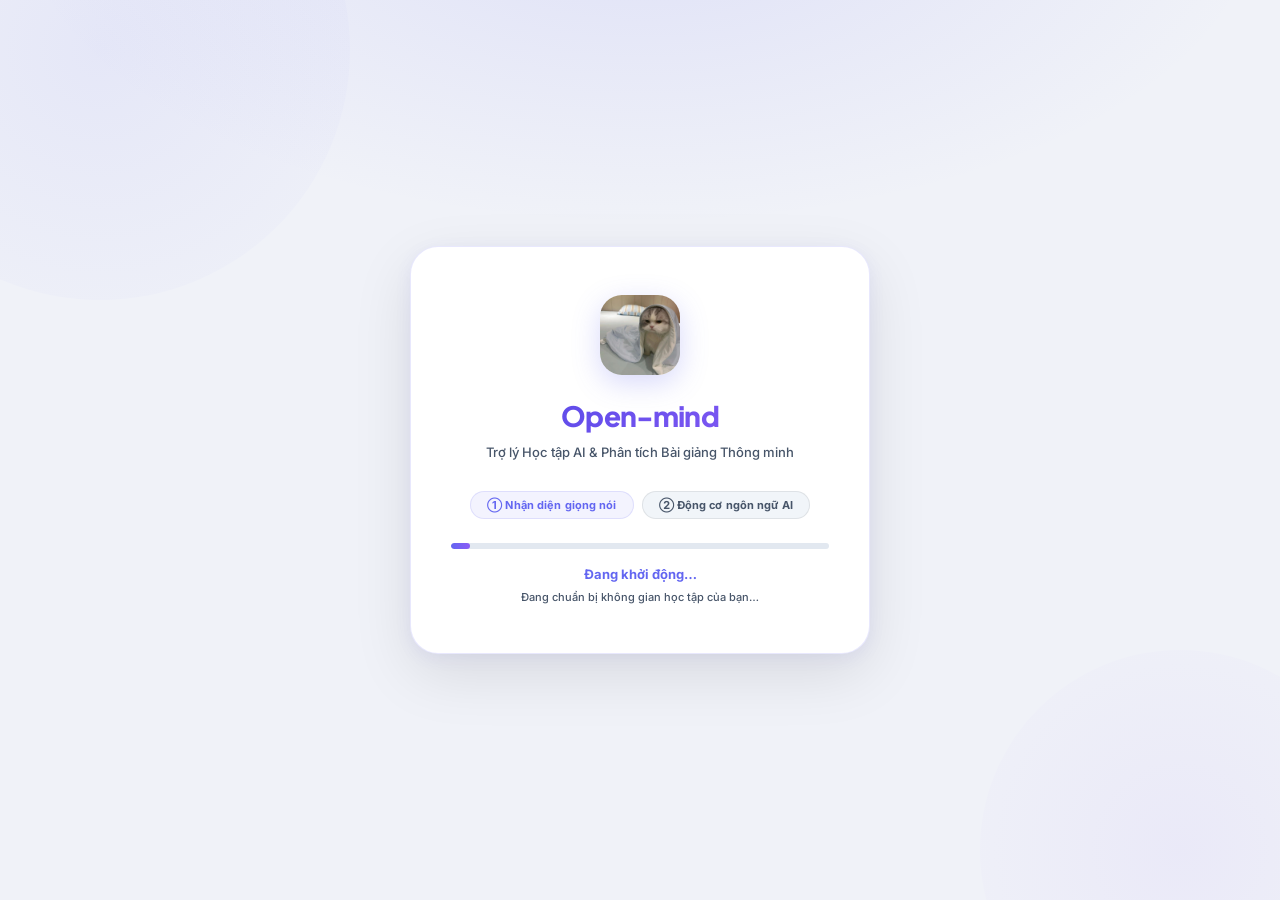
==== commit 774d2691: "feat: nâng cấp phiên bản thương mại Open-mind Pro v2.0 Nâng cấp toàn diện kiến trúc AI, quy trình xử" ====
--- a/ui/index.html
+++ b/ui/index.html
@@ -1,10 +1,19 @@
 <!DOCTYPE html>
+<!--
+  SPDX-FileCopyrightText: 2026 Open-mind Contributors
+  SPDX-License-Identifier: MIT
+  Purpose: Open-mind - Offline AI-Powered Academic Lecture Copilot.
+-->
+
 <html lang="vi">
 <head>
   <meta charset="UTF-8" />
   <meta name="viewport" content="width=device-width, initial-scale=1.0" />
-  <meta name="description" content="Open-mind — Trợ lý Học tập AI Toàn diện, 100% Offline. Phân tích bài giảng, Flashcard SM-2, Quiz AI, RAG Q&A." />
-  <title>Open-mind · AI Learning Companion</title>
+  <meta name="description" content="Open-mind — Không gian Học tập AI Đột phá. Phân tích bài giảng, Flashcard SM-2, Trắc nghiệm AI, RAG Tra cứu kiến thức." />
+  <title>Open-mind · AI Learning Workspace</title>
+  <link rel="preconnect" href="https://fonts.googleapis.com" />
+  <link rel="preconnect" href="https://fonts.gstatic.com" crossorigin />
+  <link href="https://fonts.googleapis.com/css2?family=Inter:wght@300;400;500;600;700;800;900&family=Plus+Jakarta+Sans:wght@600;700;800&display=swap" rel="stylesheet" />
   <link rel="stylesheet" href="css/style.css" />
 </head>
 <body>
@@ -24,18 +33,18 @@
       <img src="logo.jpg" alt="Open-mind" />
     </div>
     <h1 class="splash-title">Open-mind</h1>
-    <p class="splash-sub">AI Learning Companion · 100% Offline & Private</p>
+    <p class="splash-sub">Trợ lý Học tập AI & Phân tích Bài giảng Thông minh</p>
 
     <div class="splash-phases">
-      <div class="phase-pill" id="phase1">① Mô hình giọng nói</div>
-      <div class="phase-pill muted" id="phase2">② Mô hình ngôn ngữ</div>
+      <div class="phase-pill" id="phase1">① Nhận diện giọng nói</div>
+      <div class="phase-pill muted" id="phase2">② Động cơ ngôn ngữ AI</div>
     </div>
 
     <div class="splash-bar-wrap">
       <div class="splash-bar" id="splashBar" style="width:5%"></div>
     </div>
     <p class="splash-status" id="splashStatus">Đang khởi động…</p>
-    <p class="splash-hint" id="splashHint">Không cần kết nối Internet · Dữ liệu bảo mật tuyệt đối</p>
+    <p class="splash-hint" id="splashHint">Đang chuẩn bị không gian học tập của bạn…</p>
     <button class="btn btn-ghost btn-sm hidden" id="splashSkipBtn" style="margin-top:16px;font-size:12px;">
       Tiếp tục vào ứng dụng →
     </button>
@@ -125,7 +134,7 @@
         </div>
         <div class="flex justify-between">
           <span class="xp-label" id="sidebarXpText">0 / 100 XP</span>
-          <span class="xp-label" style="display:inline-flex;align-items:center;gap:3px;"><i data-lucide="shield-check" style="width:11px;height:11px;color:var(--success);"></i> Offline</span>
+          <span class="xp-label" id="sidebarEngineBadge" style="display:inline-flex;align-items:center;gap:3px;"><i data-lucide="cpu" style="width:11px;height:11px;color:var(--text-muted);"></i> Cục bộ</span>
         </div>
       </div>
     </nav>
--- a/ui/css/style.css
+++ b/ui/css/style.css
@@ -1,3 +1,11 @@
+/**
+ * SPDX-FileCopyrightText: 2026 Open-mind Contributors
+ * SPDX-License-Identifier: MIT
+ *
+ * Purpose: Open-mind - Offline AI-Powered Academic Lecture Copilot.
+ * Distributed under the terms of the OSI-approved MIT License.
+ */
+
 /* ══════════════════════════════════════════════════════════════
    Open-mind — Premium Light Learning Interface
    Design: Clean White · Soft Shadows · Indigo Accents
@@ -113,11 +121,17 @@
 a { color: inherit; text-decoration: none; }
 .hidden { display: none !important; }
 
+/* ── Selection ── */
+::selection {
+  background: rgba(99, 102, 241, 0.22);
+  color: #312e81;
+}
+
 /* ── Scrollbar ── */
-::-webkit-scrollbar { width: 5px; height: 5px; }
+::-webkit-scrollbar { width: 6px; height: 6px; }
 ::-webkit-scrollbar-track { background: transparent; }
-::-webkit-scrollbar-thumb { background: rgba(0,0,0,0.12); border-radius: 3px; }
-::-webkit-scrollbar-thumb:hover { background: rgba(0,0,0,0.20); }
+::-webkit-scrollbar-thumb { background: rgba(148, 163, 184, 0.35); border-radius: 4px; }
+::-webkit-scrollbar-thumb:hover { background: rgba(99, 102, 241, 0.45); }
 
 /* ══════════════════════════════════════════════════════════════
    KEYFRAME ANIMATIONS
@@ -583,7 +597,10 @@
 
 /* Quick actions grid */
 .quick-actions {
-  display: grid; grid-template-columns: repeat(3, 1fr); gap: 14px;
+  display: grid; grid-template-columns: repeat(4, 1fr); gap: 14px;
+}
+@media (max-width: 1100px) {
+  .quick-actions { grid-template-columns: repeat(2, 1fr); }
 }
 .qa-card {
   background: var(--bg-card);
@@ -865,12 +882,15 @@
 .upload-zone-title { font-size: 15px; font-weight: 700; color: var(--text); margin-bottom: 4px; }
 .upload-zone-sub { font-size: 12px; color: var(--text-muted); }
 .upload-zone-file {
-  flex: 1; display: flex; align-items: center; gap: 14px;
+  flex: 1; min-width: 0; display: flex; align-items: center; gap: 14px;
   background: var(--bg-card); border: 1px solid rgba(0,0,0,0.07);
   border-radius: var(--radius-lg); padding: 10px 16px;
-  box-shadow: var(--shadow-sm);
-}
-.audio-filename { font-size: 13px; font-weight: 700; color: var(--text); flex: 1; overflow: hidden; text-overflow: ellipsis; white-space: nowrap; }
+  box-shadow: var(--shadow-sm); overflow: hidden;
+}
+.audio-filename {
+  font-size: 13.5px; font-weight: 700; color: var(--text);
+  flex: 1; min-width: 0; overflow: hidden; text-overflow: ellipsis; white-space: nowrap;
+}
 
 /* Workflow stepper */
 .step-action-btn {
@@ -1317,3 +1337,229 @@
 .grid-2 { display: grid; grid-template-columns: 1fr 1fr; gap: 18px; }
 .grid-3 { display: grid; grid-template-columns: repeat(3, 1fr); gap: 16px; }
 .grid-4 { display: grid; grid-template-columns: repeat(4, 1fr); gap: 14px; }
+
+/* ── Live Task Timers & Badges ── */
+.status-timer-badge {
+  display: inline-flex;
+  align-items: center;
+  gap: 4px;
+  font-family: var(--font-mono, monospace);
+  font-weight: 700;
+  font-size: 12px;
+  padding: 3px 10px;
+  border-radius: 20px;
+  background: rgba(99, 102, 241, 0.10);
+  color: #4f46e5;
+  border: 1px solid rgba(99, 102, 241, 0.25);
+  animation: pulseTimer 2s infinite ease-in-out;
+}
+
+@keyframes pulseTimer {
+  0%, 100% { opacity: 1; transform: scale(1); }
+  50% { opacity: 0.85; transform: scale(0.98); }
+}
+
+.elapsed-timer-badge {
+  display: inline-block;
+  padding: 6px 18px;
+  font-weight: 700;
+  font-size: 13px;
+  border-radius: 24px;
+  letter-spacing: 0.02em;
+}
+
+/* ── Full-Text Search Highlight & Cards (P0) ── */
+mark {
+  background: rgba(251, 191, 36, 0.35);
+  color: inherit;
+  border-radius: 2px;
+  padding: 0 2px;
+}
+
+.search-result-card {
+  display: flex;
+  gap: 12px;
+  align-items: flex-start;
+  padding: 12px 14px;
+  border-radius: 10px;
+  border: 1px solid var(--glass-border);
+  background: var(--bg-card);
+  cursor: pointer;
+  transition: all 0.18s ease;
+}
+.search-result-card:hover {
+  border-color: rgba(99,102,241,0.35);
+  background: var(--bg-hover);
+  transform: translateY(-1px);
+  box-shadow: 0 3px 10px rgba(99,102,241,0.08);
+}
+.search-result-icon {
+  width: 34px;
+  height: 34px;
+  border-radius: 9px;
+  background: rgba(99,102,241,0.10);
+  display: flex;
+  align-items: center;
+  justify-content: center;
+  flex-shrink: 0;
+}
+.search-result-title {
+  font-size: 13.5px;
+  font-weight: 600;
+  color: var(--text);
+  line-height: 1.4;
+  margin-bottom: 3px;
+}
+.search-result-snippet {
+  font-size: 12px;
+  color: var(--text-muted);
+  line-height: 1.55;
+  overflow: hidden;
+  display: -webkit-box;
+  -webkit-line-clamp: 2;
+  -webkit-box-orient: vertical;
+}
+
+.global-search-wrap {
+  position: relative;
+}
+.global-search-input {
+  width: 100%;
+  padding: 8px 12px 8px 34px;
+  border: 1px solid var(--glass-border);
+  border-radius: var(--radius-md);
+  background: var(--bg-input);
+  font-size: 13px;
+  color: var(--text);
+  transition: border-color 0.2s;
+}
+.global-search-input:focus {
+  outline: none;
+  border-color: var(--accent);
+  box-shadow: 0 0 0 3px rgba(99,102,241,0.08);
+}
+.global-search-icon {
+  position: absolute;
+  left: 10px;
+  top: 50%;
+  transform: translateY(-50%);
+  color: var(--text-muted);
+  pointer-events: none;
+}
+
+/* ══════════════════════════════════════════════
+   P1 FEATURES: YouTube Import, Inline Notes, Multi-turn Chat
+══════════════════════════════════════════════ */
+
+/* YouTube Import Bar */
+.youtube-import-card {
+  margin-top: 10px;
+  background: var(--bg-card);
+  border: 1px dashed rgba(239, 68, 68, 0.4);
+  border-radius: var(--radius-lg);
+  padding: 10px 14px;
+  transition: border-color 0.2s, background-color 0.2s;
+}
+.youtube-import-card:focus-within {
+  border-color: #ef4444;
+  background: rgba(239, 68, 68, 0.02);
+}
+.youtube-import-input-wrap {
+  display: flex;
+  align-items: center;
+  gap: 10px;
+  width: 100%;
+}
+.youtube-input {
+  flex: 1;
+  background: transparent;
+  border: none;
+  outline: none;
+  font-size: 13px;
+  color: var(--text);
+  min-width: 0;
+}
+.youtube-input::placeholder {
+  color: var(--text-muted);
+}
+
+/* Inline Transcript Notes */
+.seg-line-wrap {
+  display: flex;
+  flex-direction: column;
+  border-radius: var(--radius-md);
+  transition: background 0.15s ease;
+  padding: 3px 6px;
+}
+.seg-line-wrap:hover {
+  background: rgba(99, 102, 241, 0.04);
+}
+.seg-line {
+  display: flex;
+  align-items: baseline;
+  gap: 10px;
+  position: relative;
+}
+.seg-actions {
+  margin-left: auto;
+  opacity: 0;
+  transition: opacity 0.15s ease;
+  display: flex;
+  align-items: center;
+  gap: 4px;
+  flex-shrink: 0;
+}
+.seg-line-wrap:hover .seg-actions {
+  opacity: 1;
+}
+.seg-note-btn {
+  padding: 2px 7px;
+  height: 22px;
+  border-radius: 6px;
+  font-size: 11px;
+  color: var(--accent);
+  background: rgba(99, 102, 241, 0.08);
+  border: 1px solid rgba(99, 102, 241, 0.2);
+  display: inline-flex;
+  align-items: center;
+  gap: 3px;
+  cursor: pointer;
+  transition: all 0.2s;
+}
+.seg-note-btn:hover {
+  background: var(--accent);
+  color: #fff;
+}
+.seg-notes-container {
+  display: flex;
+  flex-direction: column;
+  gap: 6px;
+  margin: 4px 0 6px 60px;
+}
+.seg-note-card {
+  background: rgba(245, 158, 11, 0.08);
+  border: 1px solid rgba(245, 158, 11, 0.25);
+  border-left: 3px solid #d97706;
+  border-radius: 6px;
+  padding: 6px 10px;
+  display: flex;
+  align-items: flex-start;
+  gap: 8px;
+}
+.seg-note-editor {
+  margin: 6px 0 8px 60px;
+  background: var(--bg-card);
+  border: 1px solid var(--accent);
+  border-radius: var(--radius-md);
+  padding: 8px 10px;
+  box-shadow: 0 4px 12px rgba(99, 102, 241, 0.1);
+}
+
+.chat-citation-chip {
+  cursor: pointer;
+  transition: background 0.2s;
+}
+.chat-citation-chip:hover {
+  background: rgba(99, 102, 241, 0.2);
+  color: var(--accent);
+}
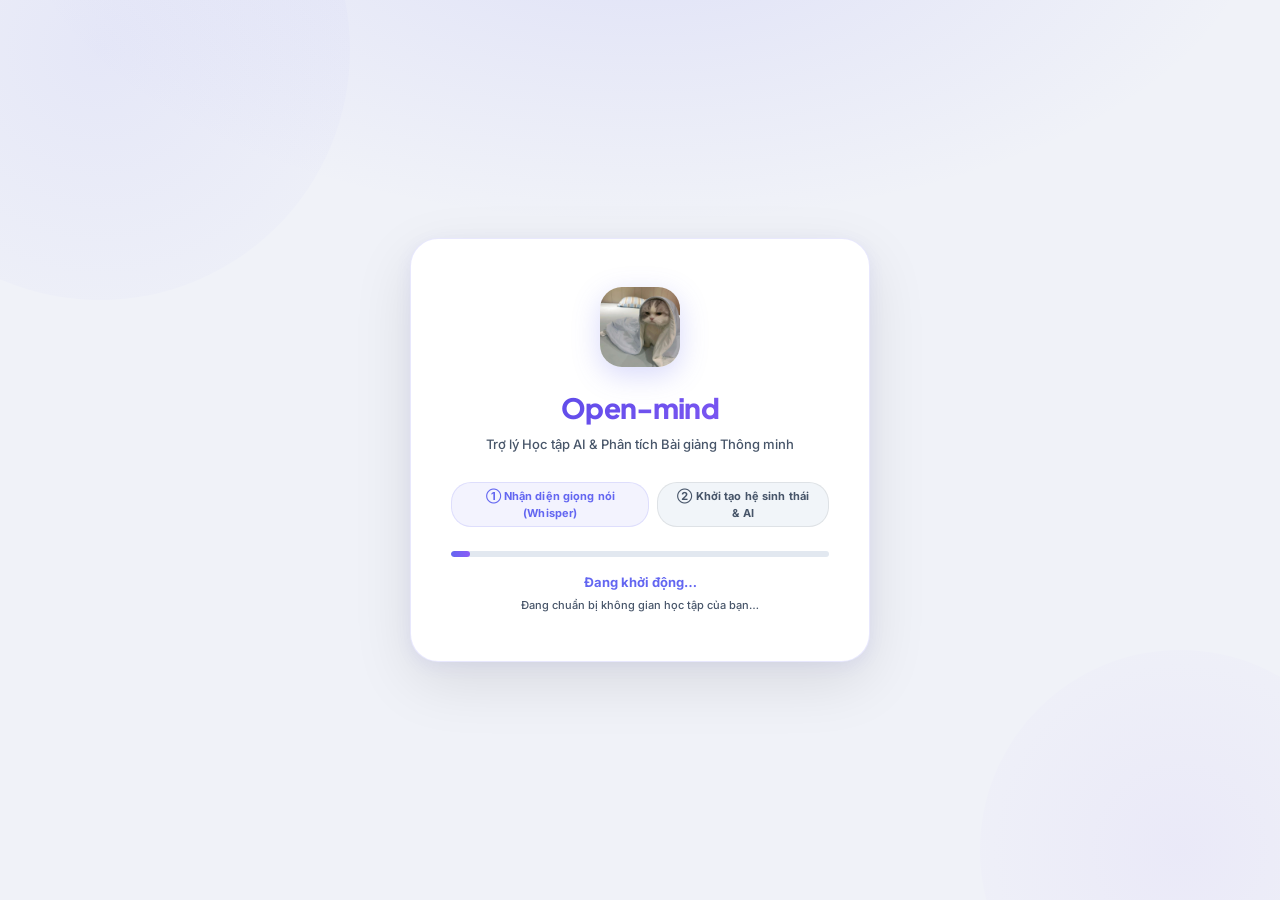
==== commit 3527ebee: "feat(models): toi uu tai whisper luc khoi dong va chuyen qwen llm sang tai on-demand" ====
--- a/ui/index.html
+++ b/ui/index.html
@@ -36,8 +36,8 @@
     <p class="splash-sub">Trợ lý Học tập AI & Phân tích Bài giảng Thông minh</p>
 
     <div class="splash-phases">
-      <div class="phase-pill" id="phase1">① Nhận diện giọng nói</div>
-      <div class="phase-pill muted" id="phase2">② Động cơ ngôn ngữ AI</div>
+      <div class="phase-pill" id="phase1">① Nhận diện giọng nói (Whisper)</div>
+      <div class="phase-pill muted" id="phase2">② Khởi tạo hệ sinh thái & AI</div>
     </div>
 
     <div class="splash-bar-wrap">
--- a/ui/css/style.css
+++ b/ui/css/style.css
@@ -399,8 +399,10 @@
 }
 .view {
   position: absolute; inset: 0;
-  overflow-y: auto; padding: 24px;
-  animation: fadeIn 0.25s ease;
+  overflow-y: auto; padding: 24px 28px;
+}
+@media (max-width: 768px) {
+  .view { padding: 16px; }
 }
 
 /* ══════════════════════════════════════════════════════════════
@@ -1042,72 +1044,220 @@
 .chat-input:focus { border-color: var(--accent); box-shadow: 0 0 0 3px rgba(99,102,241,0.10); background: #fff; }
 
 /* ══════════════════════════════════════════════════════════════
-   LIBRARY VIEW
+   LIBRARY VIEW — MODERN RESPONSIVE & SLEEK CARDS
 ══════════════════════════════════════════════════════════════ */
-.filter-chips { display: flex; gap: 8px; flex-wrap: wrap; }
+.library-container {
+  display: flex; flex-direction: column; gap: 20px;
+  width: 100%; max-width: 1400px; margin: 0 auto;
+  padding-bottom: 36px;
+}
+
+.library-header {
+  display: flex; align-items: center; justify-content: space-between;
+  gap: 16px; flex-wrap: wrap;
+}
+
+.library-search-wrap {
+  position: relative; display: flex; align-items: center;
+  flex: 1; max-width: 360px; min-width: 220px;
+}
+
+.library-search-input {
+  width: 100%; height: 40px;
+  padding: 8px 36px 8px 38px; border-radius: 12px;
+  border: 1px solid #cbd5e1; background: #ffffff;
+  font-size: 13.5px; font-weight: 500; color: #0f172a;
+  box-shadow: 0 1px 3px rgba(0, 0, 0, 0.04);
+  transition: all 0.2s ease;
+}
+
+.library-search-input:focus {
+  outline: none; border-color: #6366f1;
+  box-shadow: 0 0 0 3px rgba(99, 102, 241, 0.15);
+}
+
+.filter-chips-wrap {
+  display: flex; align-items: center; gap: 8px;
+  overflow-x: auto; padding: 2px 2px 6px 2px;
+  scrollbar-width: none;
+}
+.filter-chips-wrap::-webkit-scrollbar { display: none; }
+
 .filter-chip {
-  padding: 6px 16px; border-radius: 20px;
+  display: inline-flex; align-items: center; gap: 6px;
+  padding: 7px 16px; border-radius: 20px;
   font-size: 12.5px; font-weight: 600;
-  background: #ffffff; color: #334155;
-  border: 1px solid #cbd5e1; cursor: pointer;
-  box-shadow: 0 1px 2px rgba(0,0,0,0.04);
-  transition: all .18s ease;
-}
+  background: #ffffff; color: #475569;
+  border: 1px solid #e2e8f0; cursor: pointer;
+  white-space: nowrap; box-shadow: 0 1px 2px rgba(0, 0, 0, 0.03);
+  transition: all 0.18s ease; user-select: none;
+}
+
 .filter-chip:hover {
-  border-color: #94a3b8; color: #0f172a; background: #f8fafc;
-}
+  background: #f8fafc; color: #0f172a;
+  border-color: #cbd5e1; transform: translateY(-1px);
+}
+
 .filter-chip.active {
   background: #4f46e5; color: #ffffff;
   border-color: #4338ca;
-  box-shadow: 0 2px 8px rgba(79,70,229,0.30);
-}
-
+  box-shadow: 0 2px 8px rgba(79, 70, 229, 0.35);
+}
+
+/* ── Modern Responsive Grid ── */
 .library-grid {
-  display: grid; grid-template-columns: repeat(auto-fill, minmax(300px, 1fr));
-  gap: 16px;
-}
+  display: grid;
+  grid-template-columns: repeat(auto-fill, minmax(320px, 1fr));
+  gap: 20px; align-items: stretch;
+}
+
+@media (max-width: 1400px) {
+  .library-grid {
+    grid-template-columns: repeat(auto-fill, minmax(290px, 1fr));
+    gap: 16px;
+  }
+}
+@media (max-width: 1000px) {
+  .library-grid {
+    grid-template-columns: repeat(auto-fill, minmax(260px, 1fr));
+    gap: 14px;
+  }
+}
+@media (max-width: 680px) {
+  .library-grid {
+    grid-template-columns: 1fr;
+    gap: 12px;
+  }
+}
+
+/* ── Sleek Modern Card ── */
 .lecture-card {
-  background: var(--bg-card); border: 1px solid rgba(0,0,0,0.08);
-  border-radius: var(--radius-lg); overflow: hidden;
-  cursor: pointer; transition: all .2s cubic-bezier(0.34,1.56,0.64,1);
-  box-shadow: var(--shadow-sm);
-}
+  display: flex; flex-direction: column; justify-content: space-between;
+  height: 100%; min-height: 220px;
+  background: #ffffff; border: 1px solid #e2e8f0;
+  border-radius: 16px; padding: 18px 20px;
+  box-shadow: 0 1px 3px rgba(0, 0, 0, 0.04), 0 2px 8px rgba(0, 0, 0, 0.02);
+  cursor: pointer; transition: all 0.22s cubic-bezier(0.16, 1, 0.3, 1);
+  position: relative; overflow: hidden;
+}
+
 .lecture-card:hover {
-  border-color: rgba(99,102,241,0.30);
-  transform: translateY(-4px);
-  box-shadow: var(--shadow-md), 0 0 0 1px rgba(99,102,241,0.12);
-}
-.lec-cover {
-  height: 80px; display: flex; align-items: center; padding: 0 20px; gap: 14px;
-  font-size: 28px; position: relative; overflow: hidden;
-}
-.lec-cover::after {
-  content: ''; position: absolute; inset: 0;
-  background: linear-gradient(to bottom, transparent 40%, rgba(0,0,0,0.03) 100%);
-}
-.lec-body { padding: 16px 20px 20px; }
-.lec-tag { margin-bottom: 8px; }
-.lec-title {
-  font-size: 14.5px; font-weight: 700; color: #0f172a; margin-bottom: 8px; line-height: 1.45;
+  border-color: rgba(99, 102, 241, 0.40);
+  transform: translateY(-3px);
+  box-shadow: 0 10px 25px -4px rgba(99, 102, 241, 0.12), 0 4px 12px rgba(0, 0, 0, 0.05);
+}
+
+.lec-card-header {
+  display: flex; align-items: flex-start; gap: 14px;
+  margin-bottom: 12px;
+}
+
+.lec-card-icon {
+  width: 42px; height: 42px; border-radius: 12px;
+  display: flex; align-items: center; justify-content: center;
+  flex-shrink: 0; box-shadow: 0 2px 6px rgba(0, 0, 0, 0.06);
+}
+
+.lec-card-header-meta {
+  flex: 1; min-width: 0; display: flex;
+  flex-direction: column; gap: 4px;
+}
+
+.lec-card-tag {
+  display: inline-flex; align-items: center;
+  padding: 2px 9px; border-radius: 6px;
+  font-size: 11px; font-weight: 700;
+  border: 1px solid transparent; width: fit-content;
+}
+
+.lec-card-time {
+  display: flex; align-items: center; gap: 10px;
+  font-size: 11.5px; color: #64748b; font-weight: 500;
+}
+
+.lec-card-date {
+  display: inline-flex; align-items: center;
+  gap: 4px; color: #94a3b8;
+}
+
+.lec-card-body {
+  flex: 1; display: flex; flex-direction: column;
+  margin-bottom: 16px;
+}
+
+.lec-card-title {
+  font-family: var(--font-heading);
+  font-size: 14.5px; font-weight: 700; color: #0f172a;
+  line-height: 1.45; margin: 0 0 10px 0;
   display: -webkit-box; -webkit-line-clamp: 2; -webkit-box-orient: vertical;
-  overflow: hidden; text-overflow: ellipsis; min-height: 42px;
-  word-break: break-word;
-}
-.lec-meta {
-  font-size: 12px; color: #475569; font-weight: 500;
-  display: flex; gap: 14px; align-items: center;
-}
-.lec-meta i, .lec-meta svg {
-  color: #64748b;
-}
-.lec-actions { display: flex; gap: 8px; margin-top: 14px; }
-.lib-del {
-  background: #fef2f2 !important; border: 1px solid #fecaca !important;
-  border-radius: var(--radius-sm);
-  transition: all .18s;
-}
-.lib-del:hover {
-  background: #fee2e2 !important; border-color: #f87171 !important;
+  overflow: hidden; text-overflow: ellipsis;
+  word-break: break-word; min-height: 42px;
+}
+
+.lec-card-pills {
+  display: flex; flex-wrap: wrap; gap: 6px; align-items: center;
+}
+
+.lec-pill {
+  display: inline-flex; align-items: center; gap: 4px;
+  padding: 4px 10px; border-radius: 8px;
+  font-size: 11.5px; font-weight: 600;
+  border: 1px solid transparent; cursor: pointer;
+  transition: all 0.15s ease; user-select: none;
+}
+
+.lec-pill:hover {
+  transform: translateY(-1px); filter: brightness(0.96);
+}
+
+.lec-pill-quiz {
+  background: #eef2ff; color: #4338ca; border-color: #c7d2fe;
+}
+
+.lec-pill-flashcards {
+  background: #ecfdf5; color: #047857; border-color: #a7f3d0;
+}
+
+.lec-pill-summary {
+  background: #fef3c7; color: #b45309; border-color: #fde68a;
+}
+
+.lec-pill-notes {
+  background: #f3e8ff; color: #7e22ce; border-color: #d8b4fe;
+}
+
+.lec-card-footer {
+  display: flex; align-items: center; gap: 8px;
+  margin-top: auto; padding-top: 14px;
+  border-top: 1px solid #f1f5f9;
+}
+
+.lec-btn-study {
+  flex: 1; display: inline-flex; align-items: center;
+  justify-content: center; gap: 6px; height: 36px;
+  border-radius: 10px; font-size: 12.5px; font-weight: 700;
+  background: var(--accent-grad); color: #ffffff;
+  border: none; cursor: pointer;
+  box-shadow: 0 2px 8px rgba(99, 102, 241, 0.25);
+  transition: all 0.18s ease;
+}
+
+.lec-btn-study:hover {
+  transform: translateY(-1px);
+  box-shadow: 0 4px 12px rgba(99, 102, 241, 0.35);
+}
+
+.lec-btn-del {
+  width: 36px; height: 36px; border-radius: 10px;
+  display: flex; align-items: center; justify-content: center;
+  background: #fef2f2; color: #ef4444;
+  border: 1px solid #fecaca; cursor: pointer;
+  transition: all 0.18s ease;
+}
+
+.lec-btn-del:hover {
+  background: #fee2e2; border-color: #f87171;
+  transform: translateY(-1px);
 }
 
 /* ══════════════════════════════════════════════════════════════
